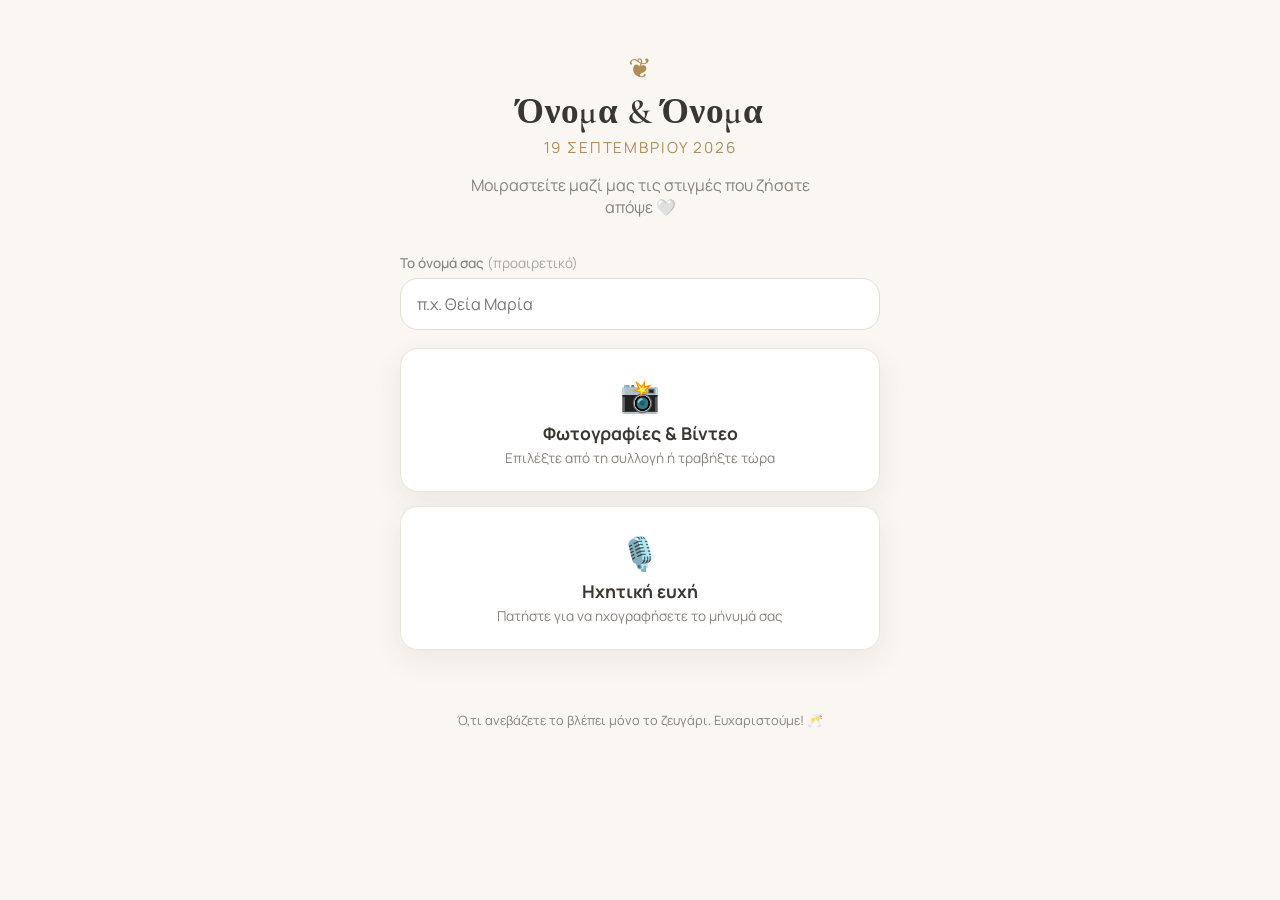
==== index.html @ 6ac1e6ca "Wedding memories: guest photo/video/audio uploader + QR generator" ====
<!DOCTYPE html>
<html lang="el">
<head>
  <meta charset="UTF-8" />
  <meta name="viewport" content="width=device-width, initial-scale=1.0, viewport-fit=cover" />
  <meta name="theme-color" content="#faf7f2" />
  <title>Οι αναμνήσεις μας</title>
  <meta name="description" content="Μοιραστείτε φωτογραφίες, βίντεο και ηχητικές ευχές από τον γάμο μας!" />
  <link rel="preconnect" href="https://fonts.googleapis.com" />
  <link rel="preconnect" href="https://fonts.gstatic.com" crossorigin />
  <link href="https://fonts.googleapis.com/css2?family=Cormorant+Garamond:ital,wght@0,400;0,600;1,400&family=Manrope:wght@400;500;700&display=swap" rel="stylesheet" />
  <link rel="stylesheet" href="style.css" />
</head>
<body>
  <main class="card">
    <header class="hero">
      <div class="ornament">❦</div>
      <h1 id="couple-names">Όνομα &amp; Όνομα</h1>
      <p class="date" id="wedding-date"></p>
      <p class="tagline">Μοιραστείτε μαζί μας τις στιγμές που ζήσατε απόψε 🤍</p>
    </header>

    <section class="guest-info">
      <label for="guest-name">Το όνομά σας <span class="optional">(προαιρετικό)</span></label>
      <input type="text" id="guest-name" placeholder="π.χ. Θεία Μαρία" autocomplete="name" maxlength="60" />
    </section>

    <section class="actions">
      <label class="action-btn" for="file-input">
        <span class="icon">📸</span>
        <span class="label">Φωτογραφίες &amp; Βίντεο</span>
        <span class="hint">Επιλέξτε από τη συλλογή ή τραβήξτε τώρα</span>
      </label>
      <input type="file" id="file-input" accept="image/*,video/*" multiple hidden />

      <button class="action-btn" id="record-btn" type="button">
        <span class="icon">🎙️</span>
        <span class="label" id="record-label">Ηχητική ευχή</span>
        <span class="hint" id="record-hint">Πατήστε για να ηχογραφήσετε το μήνυμά σας</span>
      </button>
    </section>

    <section class="recorder" id="recorder" hidden>
      <div class="rec-indicator"><span class="rec-dot"></span> <span id="rec-timer">0:00</span></div>
      <div class="rec-controls">
        <button id="rec-stop" type="button" class="pill pill-primary">■ Ολοκλήρωση</button>
        <button id="rec-cancel" type="button" class="pill">Ακύρωση</button>
      </div>
    </section>

    <section class="preview" id="preview" hidden>
      <audio id="preview-audio" controls></audio>
      <div class="rec-controls">
        <button id="preview-send" type="button" class="pill pill-primary">Αποστολή ευχής 💌</button>
        <button id="preview-discard" type="button" class="pill">Διαγραφή</button>
      </div>
    </section>

    <section class="uploads" id="uploads"></section>

    <footer>
      <p>Ό,τι ανεβάζετε το βλέπει μόνο το ζευγάρι. Ευχαριστούμε! 🥂</p>
    </footer>
  </main>

  <div class="toast" id="toast" hidden></div>

  <script src="config.js"></script>
  <script src="app.js"></script>
</body>
</html>
---- style.css ----
:root {
  --bg: #faf7f2;
  --card: #ffffff;
  --ink: #3d3630;
  --muted: #8a8178;
  --accent: #b08d57;
  --accent-soft: #f3ead9;
  --danger: #c0564f;
  --ok: #5d8a66;
  --radius: 18px;
  --shadow: 0 10px 30px rgba(61, 54, 48, 0.08);
}

* { box-sizing: border-box; }

body {
  margin: 0;
  font-family: "Manrope", system-ui, sans-serif;
  background: var(--bg);
  color: var(--ink);
  min-height: 100vh;
  display: flex;
  justify-content: center;
  padding: 24px 16px calc(24px + env(safe-area-inset-bottom));
}

.card {
  width: 100%;
  max-width: 480px;
}

.hero {
  text-align: center;
  padding: 24px 8px 8px;
}

.ornament {
  color: var(--accent);
  font-size: 28px;
  margin-bottom: 4px;
}

h1 {
  font-family: "Cormorant Garamond", serif;
  font-weight: 600;
  font-size: 2.2rem;
  margin: 0 0 4px;
  letter-spacing: 0.02em;
}

.date {
  color: var(--accent);
  font-size: 0.95rem;
  letter-spacing: 0.12em;
  text-transform: uppercase;
  margin: 0 0 16px;
}

.tagline {
  color: var(--muted);
  font-size: 1rem;
  margin: 0 auto 8px;
  max-width: 34ch;
}

.guest-info {
  margin: 20px 0 12px;
}

.guest-info label {
  display: block;
  font-size: 0.85rem;
  font-weight: 500;
  margin-bottom: 6px;
  color: var(--muted);
}

.guest-info .optional { font-weight: 400; opacity: 0.7; }

.guest-info input {
  width: 100%;
  padding: 14px 16px;
  font: inherit;
  border: 1px solid #e5ddd1;
  border-radius: var(--radius);
  background: var(--card);
  outline: none;
}

.guest-info input:focus { border-color: var(--accent); }

.actions {
  display: grid;
  gap: 14px;
  margin: 18px 0;
}

.action-btn {
  display: flex;
  flex-direction: column;
  align-items: center;
  gap: 4px;
  padding: 24px 16px;
  background: var(--card);
  border: 1px solid #eee5d8;
  border-radius: var(--radius);
  box-shadow: var(--shadow);
  cursor: pointer;
  font: inherit;
  color: inherit;
  text-align: center;
  transition: transform 0.12s ease, box-shadow 0.12s ease;
  -webkit-tap-highlight-color: transparent;
}

.action-btn:active { transform: scale(0.98); }

.action-btn .icon { font-size: 2rem; }
.action-btn .label { font-weight: 700; font-size: 1.1rem; }
.action-btn .hint { color: var(--muted); font-size: 0.85rem; }

.recorder, .preview {
  background: var(--card);
  border: 1px solid #eee5d8;
  border-radius: var(--radius);
  box-shadow: var(--shadow);
  padding: 20px;
  margin: 14px 0;
  text-align: center;
}

.rec-indicator {
  font-variant-numeric: tabular-nums;
  font-size: 1.4rem;
  font-weight: 700;
  display: flex;
  align-items: center;
  justify-content: center;
  gap: 10px;
  margin-bottom: 16px;
}

.rec-dot {
  width: 12px;
  height: 12px;
  border-radius: 50%;
  background: var(--danger);
  animation: blink 1.1s infinite;
}

@keyframes blink { 50% { opacity: 0.2; } }

.rec-controls {
  display: flex;
  gap: 10px;
  justify-content: center;
  flex-wrap: wrap;
}

.pill {
  font: inherit;
  font-weight: 600;
  padding: 12px 22px;
  border-radius: 999px;
  border: 1px solid #e5ddd1;
  background: var(--bg);
  color: var(--ink);
  cursor: pointer;
  -webkit-tap-highlight-color: transparent;
}

.pill-primary {
  background: var(--accent);
  border-color: var(--accent);
  color: #fff;
}

.preview audio {
  width: 100%;
  margin-bottom: 14px;
}

.uploads { display: grid; gap: 10px; margin: 14px 0; }

.upload-item {
  background: var(--card);
  border: 1px solid #eee5d8;
  border-radius: 14px;
  padding: 12px 16px;
  font-size: 0.9rem;
}

.upload-item .row {
  display: flex;
  justify-content: space-between;
  align-items: center;
  gap: 10px;
}

.upload-item .name {
  overflow: hidden;
  text-overflow: ellipsis;
  white-space: nowrap;
}

.upload-item .status { flex-shrink: 0; color: var(--muted); }
.upload-item.done .status { color: var(--ok); }
.upload-item.error .status { color: var(--danger); }

.progress {
  height: 5px;
  border-radius: 3px;
  background: var(--accent-soft);
  margin-top: 8px;
  overflow: hidden;
}

.progress > div {
  height: 100%;
  width: 0%;
  background: var(--accent);
  border-radius: 3px;
  transition: width 0.2s ease;
}

footer {
  text-align: center;
  color: var(--muted);
  font-size: 0.8rem;
  padding: 16px 0 8px;
}

.toast {
  position: fixed;
  bottom: calc(24px + env(safe-area-inset-bottom));
  left: 50%;
  transform: translateX(-50%);
  background: var(--ink);
  color: #fff;
  padding: 12px 20px;
  border-radius: 999px;
  font-size: 0.9rem;
  box-shadow: var(--shadow);
  max-width: 90vw;
  text-align: center;
  z-index: 10;
}
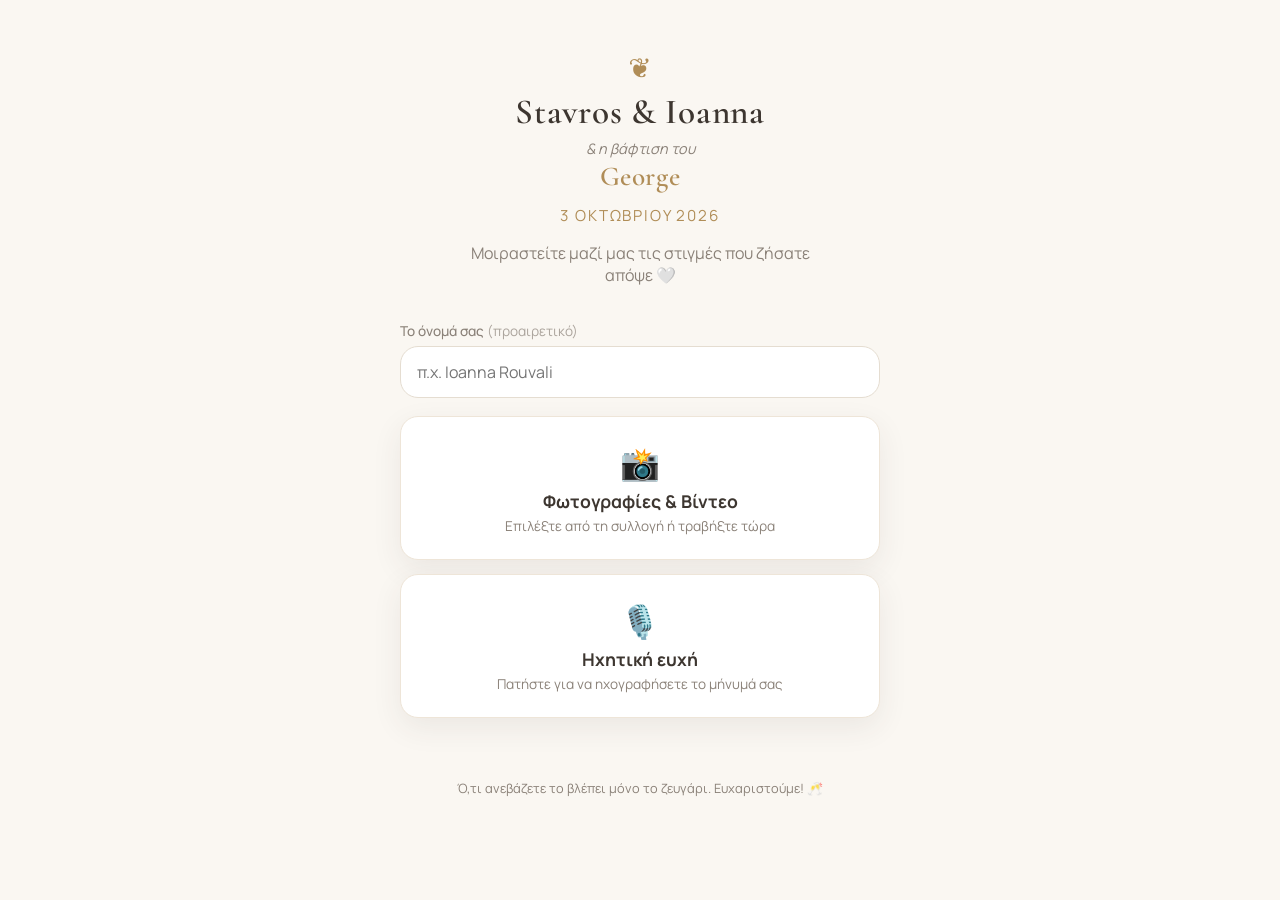
==== commit 7d504505: "Add baptism child name to hero, update guest name example" ====
--- a/index.html
+++ b/index.html
@@ -16,13 +16,17 @@
     <header class="hero">
       <div class="ornament">❦</div>
       <h1 id="couple-names">Όνομα &amp; Όνομα</h1>
+      <div class="christening" id="christening" hidden>
+        <span class="christening-eyebrow">&amp; η βάφτιση του</span>
+        <span class="child-name" id="child-name"></span>
+      </div>
       <p class="date" id="wedding-date"></p>
       <p class="tagline">Μοιραστείτε μαζί μας τις στιγμές που ζήσατε απόψε 🤍</p>
     </header>
 
     <section class="guest-info">
       <label for="guest-name">Το όνομά σας <span class="optional">(προαιρετικό)</span></label>
-      <input type="text" id="guest-name" placeholder="π.χ. Θεία Μαρία" autocomplete="name" maxlength="60" />
+      <input type="text" id="guest-name" placeholder="π.χ. Ioanna Rouvali" autocomplete="name" maxlength="60" />
     </section>
 
     <section class="actions">
--- a/style.css
+++ b/style.css
@@ -48,12 +48,34 @@
   letter-spacing: 0.02em;
 }
 
+.christening {
+  display: flex;
+  flex-direction: column;
+  align-items: center;
+  gap: 2px;
+  margin: 6px 0 2px;
+}
+
+.christening-eyebrow {
+  color: var(--muted);
+  font-size: 0.9rem;
+  font-style: italic;
+}
+
+.child-name {
+  font-family: "Cormorant Garamond", serif;
+  font-weight: 600;
+  font-size: 1.7rem;
+  color: var(--accent);
+  letter-spacing: 0.02em;
+}
+
 .date {
   color: var(--accent);
   font-size: 0.95rem;
   letter-spacing: 0.12em;
   text-transform: uppercase;
-  margin: 0 0 16px;
+  margin: 12px 0 16px;
 }
 
 .tagline {
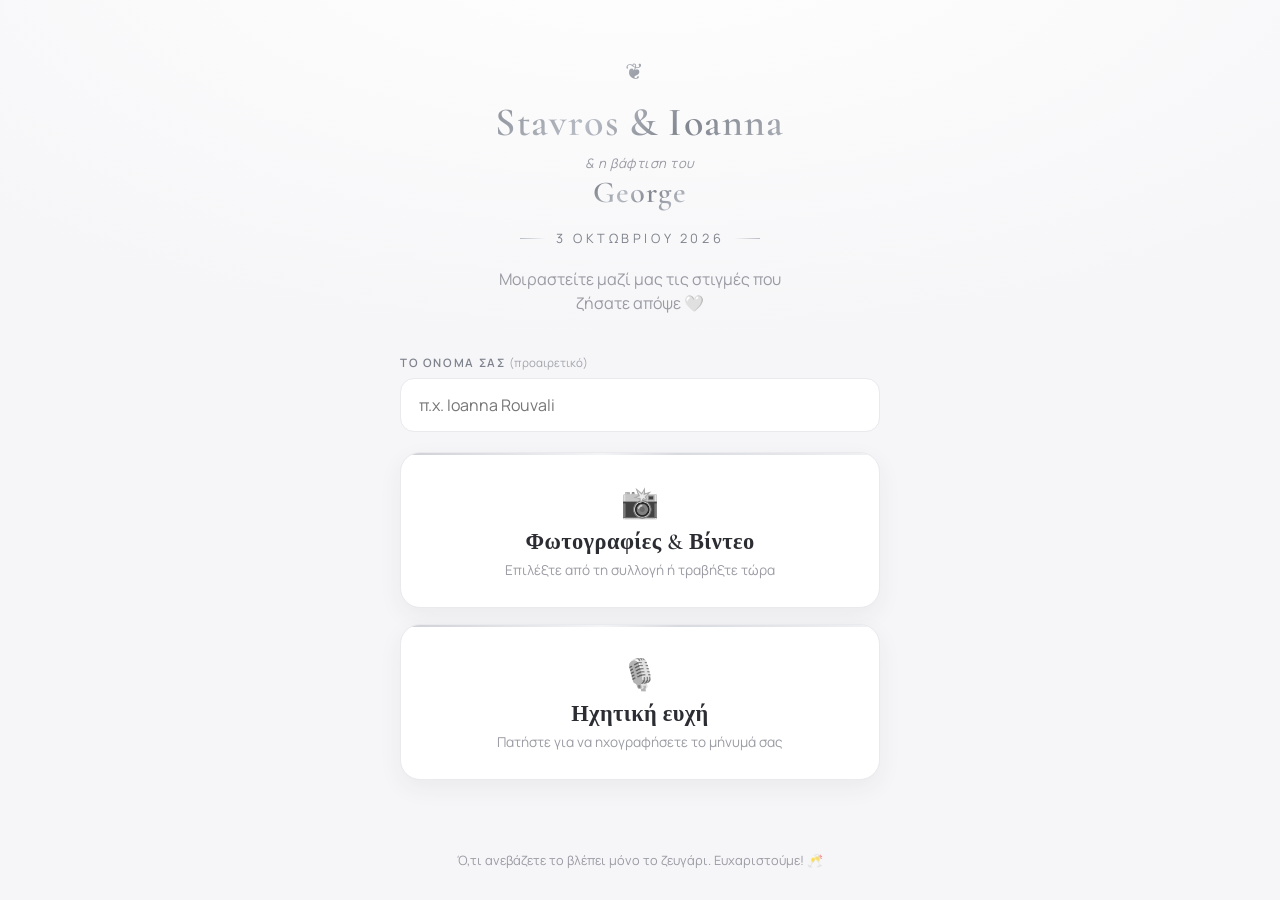
==== commit 3ef77bc7: "Redesign UI to white and silver luxury theme" ====
--- a/index.html
+++ b/index.html
@@ -3,7 +3,7 @@
 <head>
   <meta charset="UTF-8" />
   <meta name="viewport" content="width=device-width, initial-scale=1.0, viewport-fit=cover" />
-  <meta name="theme-color" content="#faf7f2" />
+  <meta name="theme-color" content="#f6f6f8" />
   <title>Οι αναμνήσεις μας</title>
   <meta name="description" content="Μοιραστείτε φωτογραφίες, βίντεο και ηχητικές ευχές από τον γάμο μας!" />
   <link rel="preconnect" href="https://fonts.googleapis.com" />
--- a/style.css
+++ b/style.css
@@ -1,14 +1,19 @@
 :root {
-  --bg: #faf7f2;
+  --bg: #f6f6f8;
   --card: #ffffff;
-  --ink: #3d3630;
-  --muted: #8a8178;
-  --accent: #b08d57;
-  --accent-soft: #f3ead9;
-  --danger: #c0564f;
-  --ok: #5d8a66;
-  --radius: 18px;
-  --shadow: 0 10px 30px rgba(61, 54, 48, 0.08);
+  --ink: #2c2d33;
+  --muted: #9a9ba3;
+  --silver: #b9bcc4;
+  --silver-deep: #7e828c;
+  --line: #e9e9ee;
+  --danger: #b06b66;
+  --ok: #7d8a80;
+  --radius: 20px;
+  --shadow: 0 18px 50px rgba(44, 45, 51, 0.08);
+  --shadow-soft: 0 8px 24px rgba(44, 45, 51, 0.06);
+  /* Μεταλλική ασημί ανταύγεια για τίτλους & κουμπιά */
+  --metal-text: linear-gradient(135deg, #6f737c 0%, #b7bbc3 40%, #82868f 60%, #c9cdd4 100%);
+  --metal-fill: linear-gradient(135deg, #c7cad1 0%, #f2f3f5 42%, #d3d6dc 58%, #eef0f2 100%);
 }
 
 * { box-sizing: border-box; }
@@ -16,12 +21,14 @@
 body {
   margin: 0;
   font-family: "Manrope", system-ui, sans-serif;
-  background: var(--bg);
+  background:
+    radial-gradient(120% 80% at 50% -10%, #ffffff 0%, var(--bg) 60%) fixed;
   color: var(--ink);
   min-height: 100vh;
   display: flex;
   justify-content: center;
-  padding: 24px 16px calc(24px + env(safe-area-inset-bottom));
+  padding: 28px 16px calc(28px + env(safe-area-inset-bottom));
+  -webkit-font-smoothing: antialiased;
 }
 
 .card {
@@ -31,21 +38,30 @@
 
 .hero {
   text-align: center;
-  padding: 24px 8px 8px;
+  padding: 28px 8px 8px;
 }
 
 .ornament {
-  color: var(--accent);
-  font-size: 28px;
-  margin-bottom: 4px;
+  font-size: 22px;
+  letter-spacing: 0.5em;
+  margin-bottom: 14px;
+  background: var(--metal-text);
+  -webkit-background-clip: text;
+  background-clip: text;
+  color: transparent;
 }
 
 h1 {
   font-family: "Cormorant Garamond", serif;
   font-weight: 600;
-  font-size: 2.2rem;
+  font-size: 2.5rem;
+  line-height: 1.1;
   margin: 0 0 4px;
-  letter-spacing: 0.02em;
+  letter-spacing: 0.03em;
+  background: var(--metal-text);
+  -webkit-background-clip: text;
+  background-clip: text;
+  color: transparent;
 }
 
 .christening {
@@ -53,128 +69,180 @@
   flex-direction: column;
   align-items: center;
   gap: 2px;
-  margin: 6px 0 2px;
+  margin: 10px 0 2px;
 }
 
 .christening-eyebrow {
   color: var(--muted);
-  font-size: 0.9rem;
+  font-size: 0.82rem;
   font-style: italic;
+  letter-spacing: 0.04em;
 }
 
 .child-name {
   font-family: "Cormorant Garamond", serif;
   font-weight: 600;
-  font-size: 1.7rem;
-  color: var(--accent);
-  letter-spacing: 0.02em;
+  font-size: 1.9rem;
+  letter-spacing: 0.03em;
+  background: var(--metal-text);
+  -webkit-background-clip: text;
+  background-clip: text;
+  color: transparent;
 }
 
 .date {
-  color: var(--accent);
-  font-size: 0.95rem;
-  letter-spacing: 0.12em;
+  color: var(--silver-deep);
+  font-size: 0.8rem;
+  letter-spacing: 0.28em;
   text-transform: uppercase;
-  margin: 12px 0 16px;
-}
+  margin: 16px 0;
+  position: relative;
+  display: inline-block;
+  padding: 0 18px;
+}
+
+.date::before,
+.date::after {
+  content: "";
+  position: absolute;
+  top: 50%;
+  width: 26px;
+  height: 1px;
+  background: linear-gradient(90deg, transparent, var(--silver));
+}
+.date::before { left: -18px; transform: scaleX(-1); }
+.date::after { right: -18px; }
 
 .tagline {
   color: var(--muted);
   font-size: 1rem;
-  margin: 0 auto 8px;
-  max-width: 34ch;
+  line-height: 1.5;
+  margin: 4px auto 8px;
+  max-width: 32ch;
 }
 
 .guest-info {
-  margin: 20px 0 12px;
+  margin: 24px 0 14px;
 }
 
 .guest-info label {
   display: block;
-  font-size: 0.85rem;
-  font-weight: 500;
-  margin-bottom: 6px;
-  color: var(--muted);
-}
-
-.guest-info .optional { font-weight: 400; opacity: 0.7; }
+  font-size: 0.72rem;
+  font-weight: 600;
+  text-transform: uppercase;
+  letter-spacing: 0.14em;
+  margin-bottom: 8px;
+  color: var(--silver-deep);
+}
+
+.guest-info .optional { font-weight: 400; text-transform: none; letter-spacing: 0; opacity: 0.7; }
 
 .guest-info input {
   width: 100%;
-  padding: 14px 16px;
+  padding: 15px 18px;
   font: inherit;
-  border: 1px solid #e5ddd1;
-  border-radius: var(--radius);
+  border: 1px solid var(--line);
+  border-radius: 14px;
   background: var(--card);
   outline: none;
-}
-
-.guest-info input:focus { border-color: var(--accent); }
+  transition: border-color 0.15s ease, box-shadow 0.15s ease;
+}
+
+.guest-info input:focus {
+  border-color: var(--silver);
+  box-shadow: 0 0 0 4px rgba(185, 188, 196, 0.16);
+}
 
 .actions {
   display: grid;
-  gap: 14px;
-  margin: 18px 0;
+  gap: 16px;
+  margin: 20px 0;
 }
 
 .action-btn {
   display: flex;
   flex-direction: column;
   align-items: center;
-  gap: 4px;
-  padding: 24px 16px;
-  background: var(--card);
-  border: 1px solid #eee5d8;
+  gap: 6px;
+  padding: 28px 16px;
+  background: var(--card);
+  border: 1px solid var(--line);
   border-radius: var(--radius);
-  box-shadow: var(--shadow);
+  box-shadow: var(--shadow-soft);
   cursor: pointer;
   font: inherit;
   color: inherit;
   text-align: center;
-  transition: transform 0.12s ease, box-shadow 0.12s ease;
+  position: relative;
+  overflow: hidden;
+  transition: transform 0.14s ease, box-shadow 0.14s ease, border-color 0.14s ease;
   -webkit-tap-highlight-color: transparent;
 }
 
-.action-btn:active { transform: scale(0.98); }
-
-.action-btn .icon { font-size: 2rem; }
-.action-btn .label { font-weight: 700; font-size: 1.1rem; }
+.action-btn::before {
+  content: "";
+  position: absolute;
+  inset: 0 0 auto 0;
+  height: 2px;
+  background: var(--metal-fill);
+  opacity: 0.9;
+}
+
+.action-btn:hover { box-shadow: var(--shadow); border-color: #dfdfe6; }
+.action-btn:active { transform: scale(0.985); }
+
+.action-btn .icon {
+  font-size: 1.9rem;
+  filter: grayscale(1) opacity(0.85);
+}
+.action-btn .label {
+  font-family: "Cormorant Garamond", serif;
+  font-weight: 600;
+  font-size: 1.4rem;
+  letter-spacing: 0.02em;
+}
 .action-btn .hint { color: var(--muted); font-size: 0.85rem; }
 
 .recorder, .preview {
   background: var(--card);
-  border: 1px solid #eee5d8;
+  border: 1px solid var(--line);
   border-radius: var(--radius);
-  box-shadow: var(--shadow);
-  padding: 20px;
-  margin: 14px 0;
+  box-shadow: var(--shadow-soft);
+  padding: 24px;
+  margin: 16px 0;
   text-align: center;
 }
 
 .rec-indicator {
   font-variant-numeric: tabular-nums;
-  font-size: 1.4rem;
+  font-size: 1.5rem;
   font-weight: 700;
   display: flex;
   align-items: center;
   justify-content: center;
   gap: 10px;
-  margin-bottom: 16px;
+  margin-bottom: 18px;
+  letter-spacing: 0.04em;
 }
 
 .rec-dot {
-  width: 12px;
-  height: 12px;
+  width: 11px;
+  height: 11px;
   border-radius: 50%;
   background: var(--danger);
-  animation: blink 1.1s infinite;
-}
-
-@keyframes blink { 50% { opacity: 0.2; } }
+  box-shadow: 0 0 0 0 rgba(176, 107, 102, 0.4);
+  animation: pulse 1.4s infinite;
+}
+
+@keyframes pulse {
+  0% { box-shadow: 0 0 0 0 rgba(176, 107, 102, 0.35); }
+  70% { box-shadow: 0 0 0 9px rgba(176, 107, 102, 0); }
+  100% { box-shadow: 0 0 0 0 rgba(176, 107, 102, 0); }
+}
 
 .rec-controls {
   display: flex;
-  gap: 10px;
+  gap: 12px;
   justify-content: center;
   flex-wrap: wrap;
 }
@@ -182,34 +250,40 @@
 .pill {
   font: inherit;
   font-weight: 600;
-  padding: 12px 22px;
+  font-size: 0.95rem;
+  padding: 13px 26px;
   border-radius: 999px;
-  border: 1px solid #e5ddd1;
-  background: var(--bg);
+  border: 1px solid var(--line);
+  background: var(--card);
   color: var(--ink);
   cursor: pointer;
+  transition: transform 0.12s ease, box-shadow 0.12s ease;
   -webkit-tap-highlight-color: transparent;
 }
 
+.pill:active { transform: scale(0.97); }
+
 .pill-primary {
-  background: var(--accent);
-  border-color: var(--accent);
-  color: #fff;
+  background: var(--metal-fill);
+  border: 1px solid #cfd2d8;
+  color: #2c2d33;
+  box-shadow: var(--shadow-soft);
 }
 
 .preview audio {
   width: 100%;
-  margin-bottom: 14px;
-}
-
-.uploads { display: grid; gap: 10px; margin: 14px 0; }
+  margin-bottom: 16px;
+}
+
+.uploads { display: grid; gap: 12px; margin: 16px 0; }
 
 .upload-item {
   background: var(--card);
-  border: 1px solid #eee5d8;
-  border-radius: 14px;
-  padding: 12px 16px;
+  border: 1px solid var(--line);
+  border-radius: 16px;
+  padding: 14px 18px;
   font-size: 0.9rem;
+  box-shadow: var(--shadow-soft);
 }
 
 .upload-item .row {
@@ -223,24 +297,25 @@
   overflow: hidden;
   text-overflow: ellipsis;
   white-space: nowrap;
-}
-
-.upload-item .status { flex-shrink: 0; color: var(--muted); }
+  font-weight: 500;
+}
+
+.upload-item .status { flex-shrink: 0; color: var(--muted); font-size: 0.85rem; }
 .upload-item.done .status { color: var(--ok); }
 .upload-item.error .status { color: var(--danger); }
 
 .progress {
-  height: 5px;
+  height: 4px;
   border-radius: 3px;
-  background: var(--accent-soft);
-  margin-top: 8px;
+  background: var(--line);
+  margin-top: 10px;
   overflow: hidden;
 }
 
 .progress > div {
   height: 100%;
   width: 0%;
-  background: var(--accent);
+  background: var(--metal-fill);
   border-radius: 3px;
   transition: width 0.2s ease;
 }
@@ -249,17 +324,18 @@
   text-align: center;
   color: var(--muted);
   font-size: 0.8rem;
-  padding: 16px 0 8px;
+  padding: 22px 0 8px;
+  line-height: 1.5;
 }
 
 .toast {
   position: fixed;
-  bottom: calc(24px + env(safe-area-inset-bottom));
+  bottom: calc(28px + env(safe-area-inset-bottom));
   left: 50%;
   transform: translateX(-50%);
   background: var(--ink);
   color: #fff;
-  padding: 12px 20px;
+  padding: 13px 22px;
   border-radius: 999px;
   font-size: 0.9rem;
   box-shadow: var(--shadow);
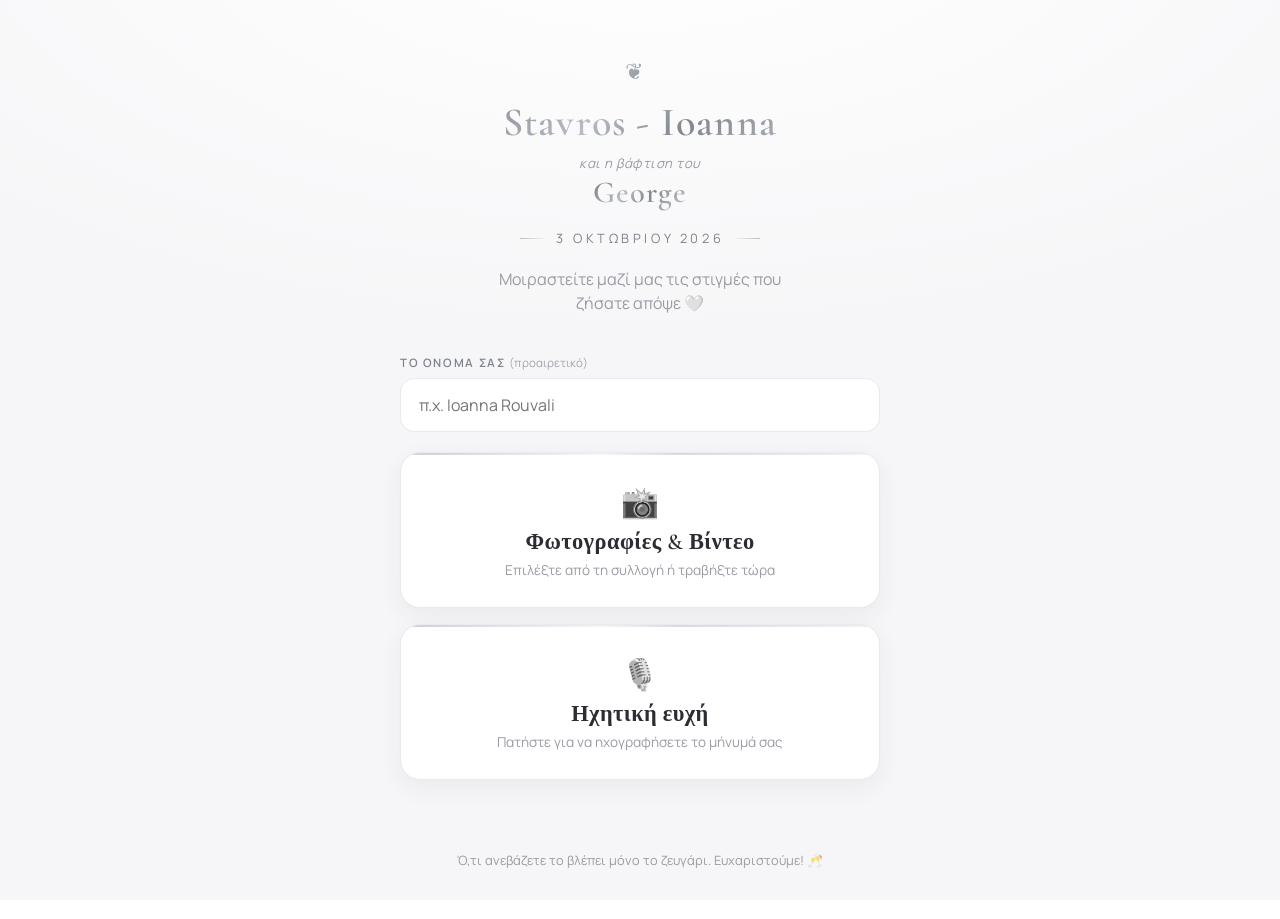
==== commit 71a7c534: "Use dash between names and spell out the baptism conjunction Claude-Session: https://claude.ai/code/" ====
--- a/index.html
+++ b/index.html
@@ -15,9 +15,9 @@
   <main class="card">
     <header class="hero">
       <div class="ornament">❦</div>
-      <h1 id="couple-names">Όνομα &amp; Όνομα</h1>
+      <h1 id="couple-names">Όνομα - Όνομα</h1>
       <div class="christening" id="christening" hidden>
-        <span class="christening-eyebrow">&amp; η βάφτιση του</span>
+        <span class="christening-eyebrow">και η βάφτιση του</span>
         <span class="child-name" id="child-name"></span>
       </div>
       <p class="date" id="wedding-date"></p>
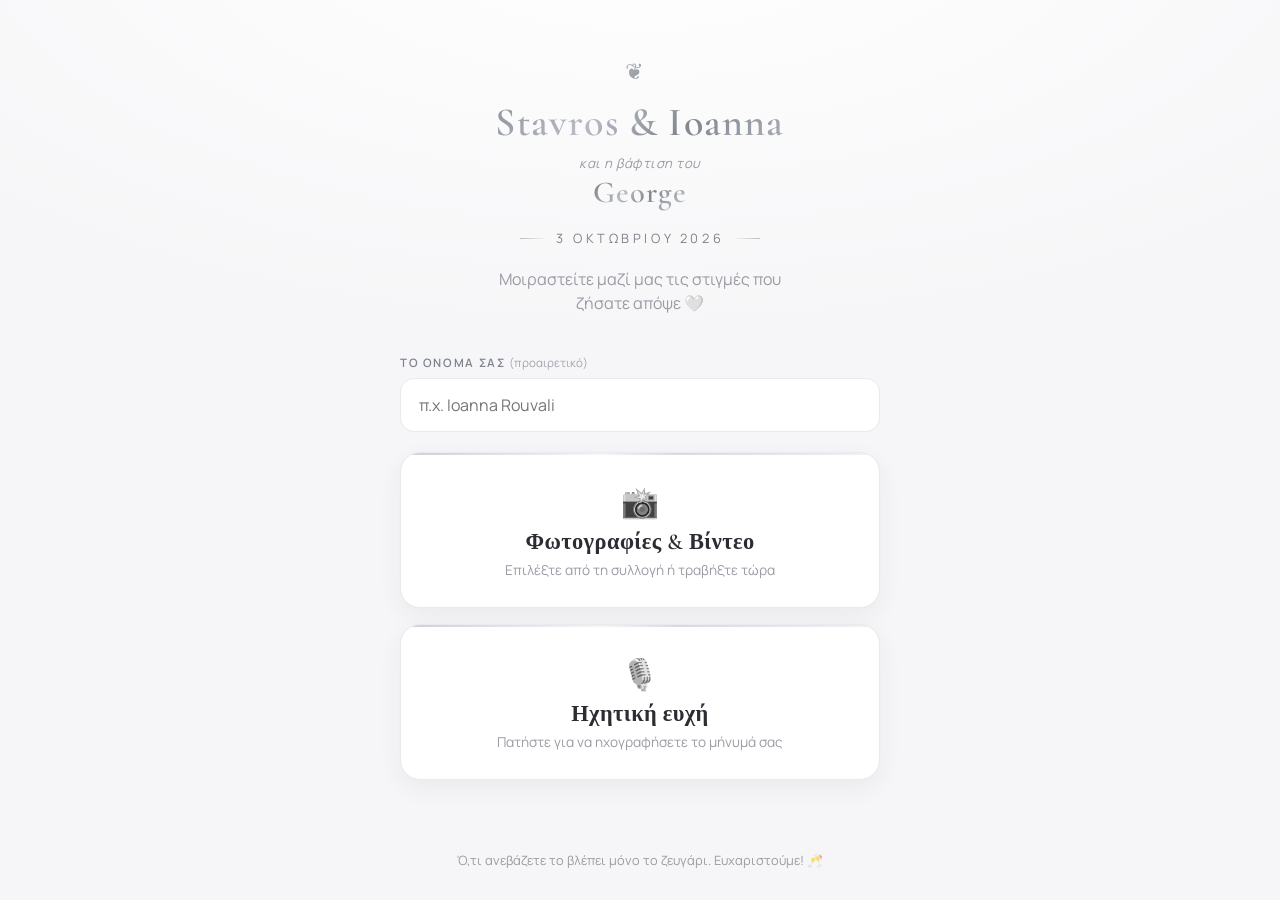
==== commit 1ab05cb0: "Restore the ampersand in the couple name and hero placeholder Claude-Session: https://claude.ai/code" ====
--- a/index.html
+++ b/index.html
@@ -15,7 +15,7 @@
   <main class="card">
     <header class="hero">
       <div class="ornament">❦</div>
-      <h1 id="couple-names">Όνομα - Όνομα</h1>
+      <h1 id="couple-names">Όνομα &amp; Όνομα</h1>
       <div class="christening" id="christening" hidden>
         <span class="christening-eyebrow">και η βάφτιση του</span>
         <span class="child-name" id="child-name"></span>
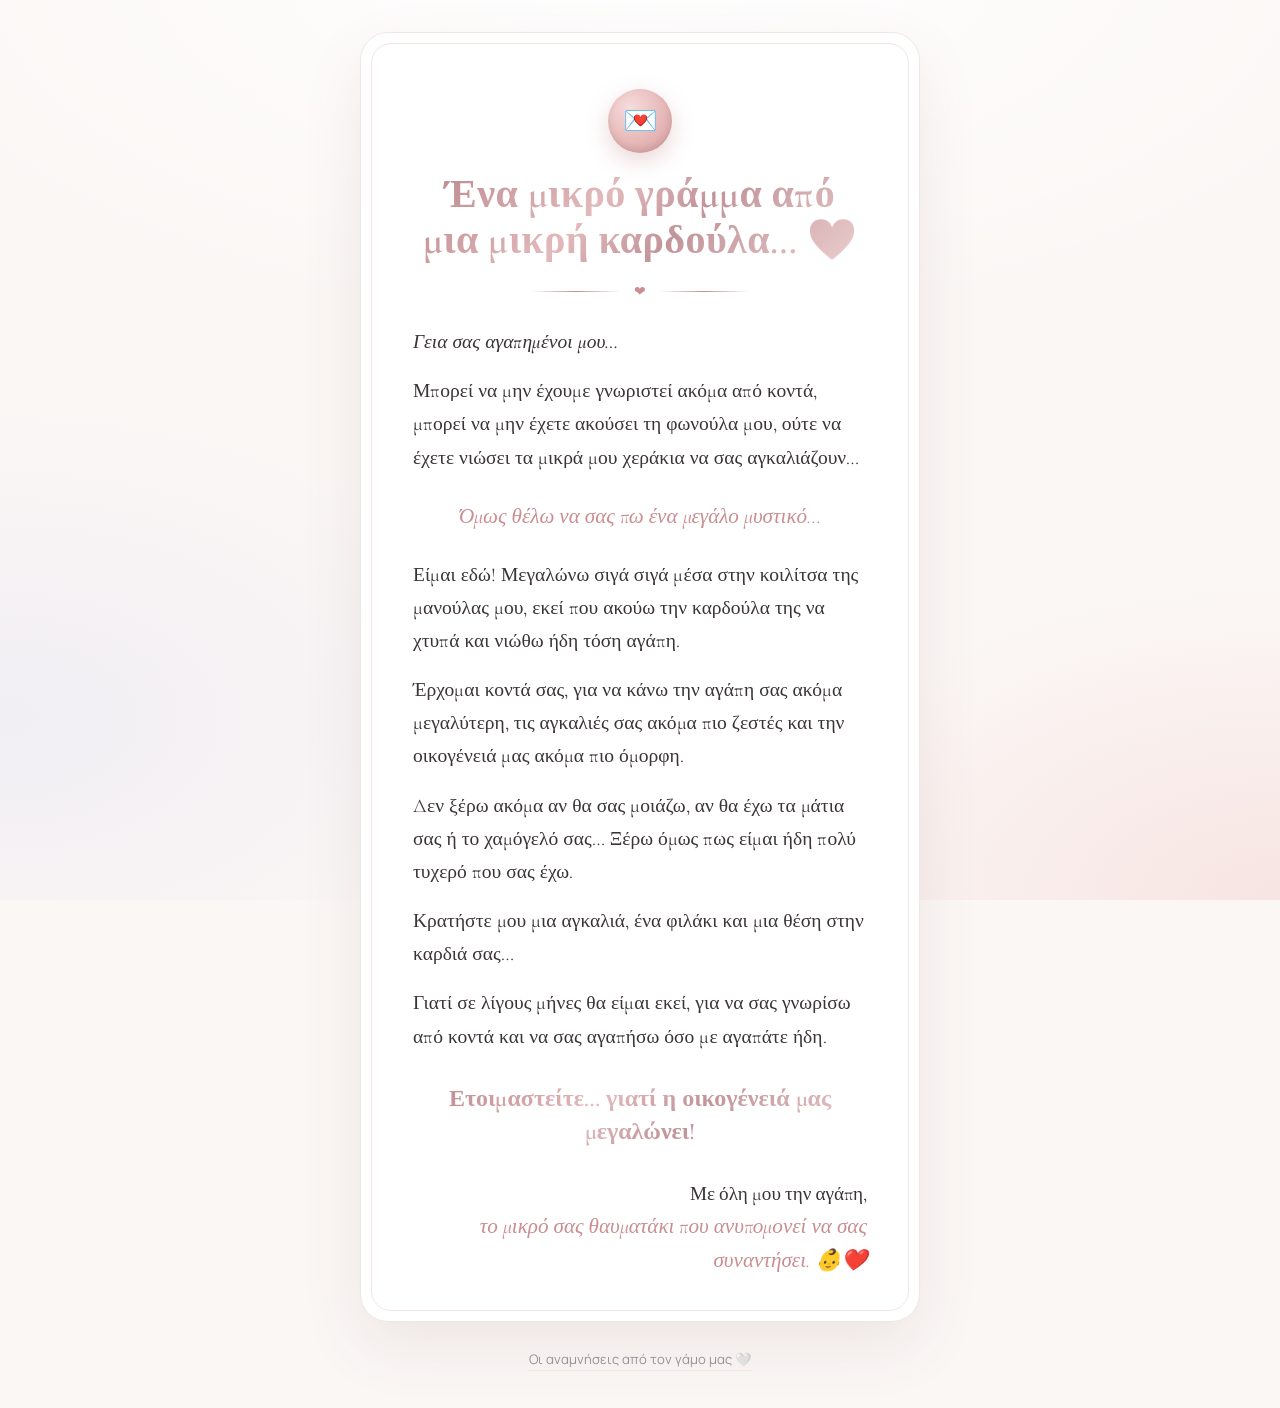
==== commit 1def75c7: "Add the second pregnancy announcement as the home page Move the guest uploader to memories.html and " ====
--- a/index.html
+++ b/index.html
@@ -3,73 +3,293 @@
 <head>
   <meta charset="UTF-8" />
   <meta name="viewport" content="width=device-width, initial-scale=1.0, viewport-fit=cover" />
-  <meta name="theme-color" content="#f6f6f8" />
-  <title>Οι αναμνήσεις μας</title>
-  <meta name="description" content="Μοιραστείτε φωτογραφίες, βίντεο και ηχητικές ευχές από τον γάμο μας!" />
+  <meta name="theme-color" content="#fbf7f5" />
+  <title>Ένα μικρό γράμμα από μια μικρή καρδούλα ❤️</title>
+  <meta name="description" content="Ετοιμαστείτε… γιατί η οικογένειά μας μεγαλώνει!" />
+  <meta property="og:title" content="Ένα μικρό γράμμα από μια μικρή καρδούλα ❤️" />
+  <meta property="og:description" content="Ετοιμαστείτε… γιατί η οικογένειά μας μεγαλώνει!" />
+  <meta property="og:type" content="website" />
   <link rel="preconnect" href="https://fonts.googleapis.com" />
   <link rel="preconnect" href="https://fonts.gstatic.com" crossorigin />
-  <link href="https://fonts.googleapis.com/css2?family=Cormorant+Garamond:ital,wght@0,400;0,600;1,400&family=Manrope:wght@400;500;700&display=swap" rel="stylesheet" />
-  <link rel="stylesheet" href="style.css" />
+  <link href="https://fonts.googleapis.com/css2?family=Cormorant+Garamond:ital,wght@0,400;0,500;0,600;1,400;1,500&family=Manrope:wght@400;500&display=swap" rel="stylesheet" />
+  <style>
+    :root {
+      --bg: #fbf7f5;
+      --paper: #ffffff;
+      --ink: #3a3438;
+      --muted: #9b9097;
+      --blush: #e7b8b8;
+      --blush-deep: #c98d92;
+      --silver: #b9bcc4;
+      --line: #f0e6e4;
+      --shadow: 0 24px 60px rgba(120, 80, 90, 0.10);
+      --metal-text: linear-gradient(135deg, #b9858b 0%, #e2b9bb 40%, #c1949a 60%, #edd0cf 100%);
+    }
+
+    * { box-sizing: border-box; }
+
+    html, body { margin: 0; }
+
+    body {
+      font-family: "Cormorant Garamond", Georgia, serif;
+      color: var(--ink);
+      background:
+        radial-gradient(90% 60% at 50% -5%, #ffffff 0%, rgba(255, 255, 255, 0) 70%),
+        radial-gradient(60% 50% at 100% 100%, #f7e4e2 0%, rgba(247, 228, 226, 0) 70%),
+        radial-gradient(60% 50% at 0% 80%, #f1eef4 0%, rgba(241, 238, 244, 0) 70%),
+        var(--bg);
+      background-attachment: fixed;
+      min-height: 100vh;
+      padding: 32px 16px calc(40px + env(safe-area-inset-bottom));
+      -webkit-font-smoothing: antialiased;
+      overflow-x: hidden;
+    }
+
+    .hearts {
+      position: fixed;
+      inset: 0;
+      pointer-events: none;
+      z-index: 0;
+      overflow: hidden;
+    }
+
+    .hearts span {
+      position: absolute;
+      bottom: -40px;
+      color: var(--blush);
+      opacity: 0;
+      animation: float linear infinite;
+    }
+
+    @keyframes float {
+      0%   { transform: translateY(0) translateX(0) scale(0.8); opacity: 0; }
+      10%  { opacity: 0.55; }
+      90%  { opacity: 0.35; }
+      100% { transform: translateY(-110vh) translateX(var(--drift, 20px)) scale(1.1); opacity: 0; }
+    }
+
+    .letter {
+      position: relative;
+      z-index: 1;
+      max-width: 560px;
+      margin: 0 auto;
+      background: var(--paper);
+      border-radius: 28px;
+      box-shadow: var(--shadow);
+      padding: 44px 30px 36px;
+      border: 1px solid var(--line);
+    }
+
+    .letter::before {
+      content: "";
+      position: absolute;
+      inset: 10px;
+      border-radius: 20px;
+      border: 1px solid var(--line);
+      pointer-events: none;
+    }
+
+    .seal {
+      width: 64px;
+      height: 64px;
+      margin: 0 auto 18px;
+      border-radius: 50%;
+      display: grid;
+      place-items: center;
+      font-size: 28px;
+      background: radial-gradient(circle at 35% 30%, #f6dcdc 0%, #e7b8b8 55%, #cf979b 100%);
+      box-shadow: 0 8px 22px rgba(201, 141, 146, 0.35), inset 0 -3px 6px rgba(0, 0, 0, 0.08);
+      animation: beat 2.4s ease-in-out infinite;
+    }
+
+    @keyframes beat {
+      0%, 100% { transform: scale(1); }
+      14% { transform: scale(1.08); }
+      28% { transform: scale(1); }
+      42% { transform: scale(1.06); }
+    }
+
+    h1 {
+      font-weight: 600;
+      font-size: clamp(1.9rem, 6.5vw, 2.5rem);
+      line-height: 1.15;
+      text-align: center;
+      margin: 0 0 6px;
+      letter-spacing: 0.01em;
+      background: var(--metal-text);
+      -webkit-background-clip: text;
+      background-clip: text;
+      color: transparent;
+    }
+
+    .divider {
+      display: flex;
+      align-items: center;
+      gap: 12px;
+      margin: 20px auto 26px;
+      max-width: 220px;
+      color: var(--blush-deep);
+      font-size: 14px;
+    }
+
+    .divider::before,
+    .divider::after {
+      content: "";
+      flex: 1;
+      height: 1px;
+      background: linear-gradient(90deg, rgba(201, 141, 146, 0), var(--blush-deep), rgba(201, 141, 146, 0));
+    }
+
+    .greeting {
+      font-style: italic;
+      font-weight: 500;
+      font-size: 1.45rem;
+      margin: 0 0 18px;
+    }
+
+    .letter p {
+      font-size: 1.22rem;
+      line-height: 1.7;
+      margin: 0 0 16px;
+    }
+
+    .letter p.secret {
+      font-style: italic;
+      font-size: 1.32rem;
+      color: var(--blush-deep);
+      text-align: center;
+      margin: 24px 0;
+    }
+
+    .letter p.big {
+      text-align: center;
+      font-weight: 600;
+      font-size: 1.5rem;
+      line-height: 1.4;
+      margin: 28px 0;
+      background: var(--metal-text);
+      -webkit-background-clip: text;
+      background-clip: text;
+      color: transparent;
+    }
+
+    .signature {
+      text-align: right;
+      margin-top: 30px;
+      font-size: 1.2rem;
+      line-height: 1.6;
+    }
+
+    .signature em {
+      display: block;
+      font-size: 1.32rem;
+      color: var(--blush-deep);
+    }
+
+    .reveal {
+      opacity: 0;
+      transform: translateY(14px);
+      transition: opacity 0.9s ease, transform 0.9s ease;
+    }
+
+    .reveal.shown {
+      opacity: 1;
+      transform: none;
+    }
+
+    footer {
+      position: relative;
+      z-index: 1;
+      text-align: center;
+      margin-top: 28px;
+      font-family: "Manrope", system-ui, sans-serif;
+      font-size: 0.82rem;
+    }
+
+    footer a {
+      color: var(--muted);
+      text-decoration: none;
+      border-bottom: 1px solid var(--line);
+      padding-bottom: 2px;
+    }
+
+    footer a:hover { color: var(--blush-deep); border-color: var(--blush); }
+
+    @media (min-width: 600px) {
+      .letter { padding: 56px 52px 44px; }
+    }
+
+    @media (prefers-reduced-motion: reduce) {
+      .hearts { display: none; }
+      .seal { animation: none; }
+      .reveal { opacity: 1; transform: none; transition: none; }
+    }
+  </style>
 </head>
 <body>
-  <main class="card">
-    <header class="hero">
-      <div class="ornament">❦</div>
-      <h1 id="couple-names">Όνομα &amp; Όνομα</h1>
-      <div class="christening" id="christening" hidden>
-        <span class="christening-eyebrow">και η βάφτιση του</span>
-        <span class="child-name" id="child-name"></span>
-      </div>
-      <p class="date" id="wedding-date"></p>
-      <p class="tagline">Μοιραστείτε μαζί μας τις στιγμές που ζήσατε απόψε 🤍</p>
-    </header>
-
-    <section class="guest-info">
-      <label for="guest-name">Το όνομά σας <span class="optional">(προαιρετικό)</span></label>
-      <input type="text" id="guest-name" placeholder="π.χ. Ioanna Rouvali" autocomplete="name" maxlength="60" />
-    </section>
-
-    <section class="actions">
-      <label class="action-btn" for="file-input">
-        <span class="icon">📸</span>
-        <span class="label">Φωτογραφίες &amp; Βίντεο</span>
-        <span class="hint">Επιλέξτε από τη συλλογή ή τραβήξτε τώρα</span>
-      </label>
-      <input type="file" id="file-input" accept="image/*,video/*" multiple hidden />
-
-      <button class="action-btn" id="record-btn" type="button">
-        <span class="icon">🎙️</span>
-        <span class="label" id="record-label">Ηχητική ευχή</span>
-        <span class="hint" id="record-hint">Πατήστε για να ηχογραφήσετε το μήνυμά σας</span>
-      </button>
-    </section>
-
-    <section class="recorder" id="recorder" hidden>
-      <div class="rec-indicator"><span class="rec-dot"></span> <span id="rec-timer">0:00</span></div>
-      <div class="rec-controls">
-        <button id="rec-stop" type="button" class="pill pill-primary">■ Ολοκλήρωση</button>
-        <button id="rec-cancel" type="button" class="pill">Ακύρωση</button>
-      </div>
-    </section>
-
-    <section class="preview" id="preview" hidden>
-      <audio id="preview-audio" controls></audio>
-      <div class="rec-controls">
-        <button id="preview-send" type="button" class="pill pill-primary">Αποστολή ευχής 💌</button>
-        <button id="preview-discard" type="button" class="pill">Διαγραφή</button>
-      </div>
-    </section>
-
-    <section class="uploads" id="uploads"></section>
-
-    <footer>
-      <p>Ό,τι ανεβάζετε το βλέπει μόνο το ζευγάρι. Ευχαριστούμε! 🥂</p>
-    </footer>
+  <div class="hearts" aria-hidden="true" id="hearts"></div>
+
+  <main class="letter">
+    <div class="seal" aria-hidden="true">💌</div>
+    <h1>Ένα μικρό γράμμα από μια μικρή καρδούλα… ❤️</h1>
+    <div class="divider" aria-hidden="true">❤</div>
+
+    <p class="greeting reveal">Γεια σας αγαπημένοι μου…</p>
+
+    <p class="reveal">Μπορεί να μην έχουμε γνωριστεί ακόμα από κοντά, μπορεί να μην έχετε ακούσει τη φωνούλα μου, ούτε να έχετε νιώσει τα μικρά μου χεράκια να σας αγκαλιάζουν…</p>
+
+    <p class="secret reveal">Όμως θέλω να σας πω ένα μεγάλο μυστικό…</p>
+
+    <p class="reveal">Είμαι εδώ! Μεγαλώνω σιγά σιγά μέσα στην κοιλίτσα της μανούλας μου, εκεί που ακούω την καρδούλα της να χτυπά και νιώθω ήδη τόση αγάπη.</p>
+
+    <p class="reveal">Έρχομαι κοντά σας, για να κάνω την αγάπη σας ακόμα μεγαλύτερη, τις αγκαλιές σας ακόμα πιο ζεστές και την οικογένειά μας ακόμα πιο όμορφη.</p>
+
+    <p class="reveal">Δεν ξέρω ακόμα αν θα σας μοιάζω, αν θα έχω τα μάτια σας ή το χαμόγελό σας… Ξέρω όμως πως είμαι ήδη πολύ τυχερό που σας έχω.</p>
+
+    <p class="reveal">Κρατήστε μου μια αγκαλιά, ένα φιλάκι και μια θέση στην καρδιά σας…</p>
+
+    <p class="reveal">Γιατί σε λίγους μήνες θα είμαι εκεί, για να σας γνωρίσω από κοντά και να σας αγαπήσω όσο με αγαπάτε ήδη.</p>
+
+    <p class="big reveal">Ετοιμαστείτε… γιατί η οικογένειά μας μεγαλώνει!</p>
+
+    <div class="signature reveal">
+      Με όλη μου την αγάπη,
+      <em>το μικρό σας θαυματάκι που ανυπομονεί να σας συναντήσει. 👶❤️</em>
+    </div>
   </main>
 
-  <div class="toast" id="toast" hidden></div>
-
-  <script src="config.js"></script>
-  <script src="app.js"></script>
+  <footer>
+    <a href="memories.html">Οι αναμνήσεις από τον γάμο μας 🤍</a>
+  </footer>
+
+  <script>
+    (function () {
+      var items = document.querySelectorAll(".reveal");
+      if ("IntersectionObserver" in window) {
+        var io = new IntersectionObserver(function (entries) {
+          entries.forEach(function (e) {
+            if (e.isIntersecting) { e.target.classList.add("shown"); io.unobserve(e.target); }
+          });
+        }, { threshold: 0.15 });
+        items.forEach(function (el) { io.observe(el); });
+      } else {
+        items.forEach(function (el) { el.classList.add("shown"); });
+      }
+
+      if (window.matchMedia && window.matchMedia("(prefers-reduced-motion: reduce)").matches) return;
+      var box = document.getElementById("hearts");
+      var glyphs = ["❤", "♡", "❤"];
+      for (var i = 0; i < 14; i++) {
+        var s = document.createElement("span");
+        s.textContent = glyphs[i % glyphs.length];
+        s.style.left = Math.round(Math.random() * 100) + "vw";
+        s.style.fontSize = (10 + Math.round(Math.random() * 14)) + "px";
+        s.style.animationDuration = (12 + Math.random() * 12).toFixed(1) + "s";
+        s.style.animationDelay = (-Math.random() * 20).toFixed(1) + "s";
+        s.style.setProperty("--drift", (Math.round(Math.random() * 80) - 40) + "px");
+        box.appendChild(s);
+      }
+    })();
+  </script>
 </body>
 </html>
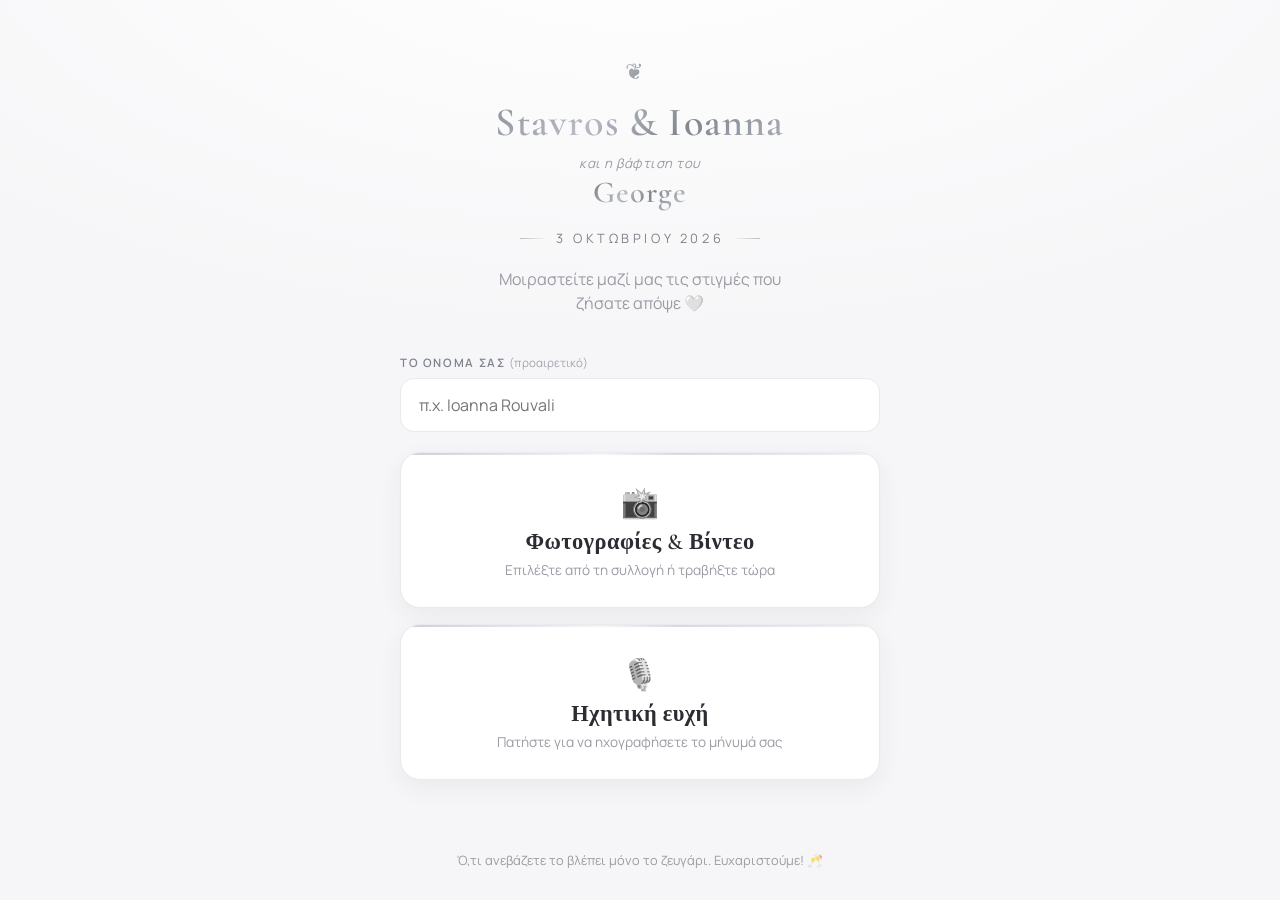
==== commit aa2a35fb: "Restore the guest uploader as the home page Serve the announcement from a separate unlisted path wit" ====
--- a/index.html
+++ b/index.html
@@ -3,293 +3,73 @@
 <head>
   <meta charset="UTF-8" />
   <meta name="viewport" content="width=device-width, initial-scale=1.0, viewport-fit=cover" />
-  <meta name="theme-color" content="#fbf7f5" />
-  <title>Ένα μικρό γράμμα από μια μικρή καρδούλα ❤️</title>
-  <meta name="description" content="Ετοιμαστείτε… γιατί η οικογένειά μας μεγαλώνει!" />
-  <meta property="og:title" content="Ένα μικρό γράμμα από μια μικρή καρδούλα ❤️" />
-  <meta property="og:description" content="Ετοιμαστείτε… γιατί η οικογένειά μας μεγαλώνει!" />
-  <meta property="og:type" content="website" />
+  <meta name="theme-color" content="#f6f6f8" />
+  <title>Οι αναμνήσεις μας</title>
+  <meta name="description" content="Μοιραστείτε φωτογραφίες, βίντεο και ηχητικές ευχές από τον γάμο μας!" />
   <link rel="preconnect" href="https://fonts.googleapis.com" />
   <link rel="preconnect" href="https://fonts.gstatic.com" crossorigin />
-  <link href="https://fonts.googleapis.com/css2?family=Cormorant+Garamond:ital,wght@0,400;0,500;0,600;1,400;1,500&family=Manrope:wght@400;500&display=swap" rel="stylesheet" />
-  <style>
-    :root {
-      --bg: #fbf7f5;
-      --paper: #ffffff;
-      --ink: #3a3438;
-      --muted: #9b9097;
-      --blush: #e7b8b8;
-      --blush-deep: #c98d92;
-      --silver: #b9bcc4;
-      --line: #f0e6e4;
-      --shadow: 0 24px 60px rgba(120, 80, 90, 0.10);
-      --metal-text: linear-gradient(135deg, #b9858b 0%, #e2b9bb 40%, #c1949a 60%, #edd0cf 100%);
-    }
-
-    * { box-sizing: border-box; }
-
-    html, body { margin: 0; }
-
-    body {
-      font-family: "Cormorant Garamond", Georgia, serif;
-      color: var(--ink);
-      background:
-        radial-gradient(90% 60% at 50% -5%, #ffffff 0%, rgba(255, 255, 255, 0) 70%),
-        radial-gradient(60% 50% at 100% 100%, #f7e4e2 0%, rgba(247, 228, 226, 0) 70%),
-        radial-gradient(60% 50% at 0% 80%, #f1eef4 0%, rgba(241, 238, 244, 0) 70%),
-        var(--bg);
-      background-attachment: fixed;
-      min-height: 100vh;
-      padding: 32px 16px calc(40px + env(safe-area-inset-bottom));
-      -webkit-font-smoothing: antialiased;
-      overflow-x: hidden;
-    }
-
-    .hearts {
-      position: fixed;
-      inset: 0;
-      pointer-events: none;
-      z-index: 0;
-      overflow: hidden;
-    }
-
-    .hearts span {
-      position: absolute;
-      bottom: -40px;
-      color: var(--blush);
-      opacity: 0;
-      animation: float linear infinite;
-    }
-
-    @keyframes float {
-      0%   { transform: translateY(0) translateX(0) scale(0.8); opacity: 0; }
-      10%  { opacity: 0.55; }
-      90%  { opacity: 0.35; }
-      100% { transform: translateY(-110vh) translateX(var(--drift, 20px)) scale(1.1); opacity: 0; }
-    }
-
-    .letter {
-      position: relative;
-      z-index: 1;
-      max-width: 560px;
-      margin: 0 auto;
-      background: var(--paper);
-      border-radius: 28px;
-      box-shadow: var(--shadow);
-      padding: 44px 30px 36px;
-      border: 1px solid var(--line);
-    }
-
-    .letter::before {
-      content: "";
-      position: absolute;
-      inset: 10px;
-      border-radius: 20px;
-      border: 1px solid var(--line);
-      pointer-events: none;
-    }
-
-    .seal {
-      width: 64px;
-      height: 64px;
-      margin: 0 auto 18px;
-      border-radius: 50%;
-      display: grid;
-      place-items: center;
-      font-size: 28px;
-      background: radial-gradient(circle at 35% 30%, #f6dcdc 0%, #e7b8b8 55%, #cf979b 100%);
-      box-shadow: 0 8px 22px rgba(201, 141, 146, 0.35), inset 0 -3px 6px rgba(0, 0, 0, 0.08);
-      animation: beat 2.4s ease-in-out infinite;
-    }
-
-    @keyframes beat {
-      0%, 100% { transform: scale(1); }
-      14% { transform: scale(1.08); }
-      28% { transform: scale(1); }
-      42% { transform: scale(1.06); }
-    }
-
-    h1 {
-      font-weight: 600;
-      font-size: clamp(1.9rem, 6.5vw, 2.5rem);
-      line-height: 1.15;
-      text-align: center;
-      margin: 0 0 6px;
-      letter-spacing: 0.01em;
-      background: var(--metal-text);
-      -webkit-background-clip: text;
-      background-clip: text;
-      color: transparent;
-    }
-
-    .divider {
-      display: flex;
-      align-items: center;
-      gap: 12px;
-      margin: 20px auto 26px;
-      max-width: 220px;
-      color: var(--blush-deep);
-      font-size: 14px;
-    }
-
-    .divider::before,
-    .divider::after {
-      content: "";
-      flex: 1;
-      height: 1px;
-      background: linear-gradient(90deg, rgba(201, 141, 146, 0), var(--blush-deep), rgba(201, 141, 146, 0));
-    }
-
-    .greeting {
-      font-style: italic;
-      font-weight: 500;
-      font-size: 1.45rem;
-      margin: 0 0 18px;
-    }
-
-    .letter p {
-      font-size: 1.22rem;
-      line-height: 1.7;
-      margin: 0 0 16px;
-    }
-
-    .letter p.secret {
-      font-style: italic;
-      font-size: 1.32rem;
-      color: var(--blush-deep);
-      text-align: center;
-      margin: 24px 0;
-    }
-
-    .letter p.big {
-      text-align: center;
-      font-weight: 600;
-      font-size: 1.5rem;
-      line-height: 1.4;
-      margin: 28px 0;
-      background: var(--metal-text);
-      -webkit-background-clip: text;
-      background-clip: text;
-      color: transparent;
-    }
-
-    .signature {
-      text-align: right;
-      margin-top: 30px;
-      font-size: 1.2rem;
-      line-height: 1.6;
-    }
-
-    .signature em {
-      display: block;
-      font-size: 1.32rem;
-      color: var(--blush-deep);
-    }
-
-    .reveal {
-      opacity: 0;
-      transform: translateY(14px);
-      transition: opacity 0.9s ease, transform 0.9s ease;
-    }
-
-    .reveal.shown {
-      opacity: 1;
-      transform: none;
-    }
-
-    footer {
-      position: relative;
-      z-index: 1;
-      text-align: center;
-      margin-top: 28px;
-      font-family: "Manrope", system-ui, sans-serif;
-      font-size: 0.82rem;
-    }
-
-    footer a {
-      color: var(--muted);
-      text-decoration: none;
-      border-bottom: 1px solid var(--line);
-      padding-bottom: 2px;
-    }
-
-    footer a:hover { color: var(--blush-deep); border-color: var(--blush); }
-
-    @media (min-width: 600px) {
-      .letter { padding: 56px 52px 44px; }
-    }
-
-    @media (prefers-reduced-motion: reduce) {
-      .hearts { display: none; }
-      .seal { animation: none; }
-      .reveal { opacity: 1; transform: none; transition: none; }
-    }
-  </style>
+  <link href="https://fonts.googleapis.com/css2?family=Cormorant+Garamond:ital,wght@0,400;0,600;1,400&family=Manrope:wght@400;500;700&display=swap" rel="stylesheet" />
+  <link rel="stylesheet" href="style.css" />
 </head>
 <body>
-  <div class="hearts" aria-hidden="true" id="hearts"></div>
+  <main class="card">
+    <header class="hero">
+      <div class="ornament">❦</div>
+      <h1 id="couple-names">Όνομα &amp; Όνομα</h1>
+      <div class="christening" id="christening" hidden>
+        <span class="christening-eyebrow">και η βάφτιση του</span>
+        <span class="child-name" id="child-name"></span>
+      </div>
+      <p class="date" id="wedding-date"></p>
+      <p class="tagline">Μοιραστείτε μαζί μας τις στιγμές που ζήσατε απόψε 🤍</p>
+    </header>
 
-  <main class="letter">
-    <div class="seal" aria-hidden="true">💌</div>
-    <h1>Ένα μικρό γράμμα από μια μικρή καρδούλα… ❤️</h1>
-    <div class="divider" aria-hidden="true">❤</div>
+    <section class="guest-info">
+      <label for="guest-name">Το όνομά σας <span class="optional">(προαιρετικό)</span></label>
+      <input type="text" id="guest-name" placeholder="π.χ. Ioanna Rouvali" autocomplete="name" maxlength="60" />
+    </section>
 
-    <p class="greeting reveal">Γεια σας αγαπημένοι μου…</p>
+    <section class="actions">
+      <label class="action-btn" for="file-input">
+        <span class="icon">📸</span>
+        <span class="label">Φωτογραφίες &amp; Βίντεο</span>
+        <span class="hint">Επιλέξτε από τη συλλογή ή τραβήξτε τώρα</span>
+      </label>
+      <input type="file" id="file-input" accept="image/*,video/*" multiple hidden />
 
-    <p class="reveal">Μπορεί να μην έχουμε γνωριστεί ακόμα από κοντά, μπορεί να μην έχετε ακούσει τη φωνούλα μου, ούτε να έχετε νιώσει τα μικρά μου χεράκια να σας αγκαλιάζουν…</p>
+      <button class="action-btn" id="record-btn" type="button">
+        <span class="icon">🎙️</span>
+        <span class="label" id="record-label">Ηχητική ευχή</span>
+        <span class="hint" id="record-hint">Πατήστε για να ηχογραφήσετε το μήνυμά σας</span>
+      </button>
+    </section>
 
-    <p class="secret reveal">Όμως θέλω να σας πω ένα μεγάλο μυστικό…</p>
+    <section class="recorder" id="recorder" hidden>
+      <div class="rec-indicator"><span class="rec-dot"></span> <span id="rec-timer">0:00</span></div>
+      <div class="rec-controls">
+        <button id="rec-stop" type="button" class="pill pill-primary">■ Ολοκλήρωση</button>
+        <button id="rec-cancel" type="button" class="pill">Ακύρωση</button>
+      </div>
+    </section>
 
-    <p class="reveal">Είμαι εδώ! Μεγαλώνω σιγά σιγά μέσα στην κοιλίτσα της μανούλας μου, εκεί που ακούω την καρδούλα της να χτυπά και νιώθω ήδη τόση αγάπη.</p>
+    <section class="preview" id="preview" hidden>
+      <audio id="preview-audio" controls></audio>
+      <div class="rec-controls">
+        <button id="preview-send" type="button" class="pill pill-primary">Αποστολή ευχής 💌</button>
+        <button id="preview-discard" type="button" class="pill">Διαγραφή</button>
+      </div>
+    </section>
 
-    <p class="reveal">Έρχομαι κοντά σας, για να κάνω την αγάπη σας ακόμα μεγαλύτερη, τις αγκαλιές σας ακόμα πιο ζεστές και την οικογένειά μας ακόμα πιο όμορφη.</p>
+    <section class="uploads" id="uploads"></section>
 
-    <p class="reveal">Δεν ξέρω ακόμα αν θα σας μοιάζω, αν θα έχω τα μάτια σας ή το χαμόγελό σας… Ξέρω όμως πως είμαι ήδη πολύ τυχερό που σας έχω.</p>
-
-    <p class="reveal">Κρατήστε μου μια αγκαλιά, ένα φιλάκι και μια θέση στην καρδιά σας…</p>
-
-    <p class="reveal">Γιατί σε λίγους μήνες θα είμαι εκεί, για να σας γνωρίσω από κοντά και να σας αγαπήσω όσο με αγαπάτε ήδη.</p>
-
-    <p class="big reveal">Ετοιμαστείτε… γιατί η οικογένειά μας μεγαλώνει!</p>
-
-    <div class="signature reveal">
-      Με όλη μου την αγάπη,
-      <em>το μικρό σας θαυματάκι που ανυπομονεί να σας συναντήσει. 👶❤️</em>
-    </div>
+    <footer>
+      <p>Ό,τι ανεβάζετε το βλέπει μόνο το ζευγάρι. Ευχαριστούμε! 🥂</p>
+    </footer>
   </main>
 
-  <footer>
-    <a href="memories.html">Οι αναμνήσεις από τον γάμο μας 🤍</a>
-  </footer>
+  <div class="toast" id="toast" hidden></div>
 
-  <script>
-    (function () {
-      var items = document.querySelectorAll(".reveal");
-      if ("IntersectionObserver" in window) {
-        var io = new IntersectionObserver(function (entries) {
-          entries.forEach(function (e) {
-            if (e.isIntersecting) { e.target.classList.add("shown"); io.unobserve(e.target); }
-          });
-        }, { threshold: 0.15 });
-        items.forEach(function (el) { io.observe(el); });
-      } else {
-        items.forEach(function (el) { el.classList.add("shown"); });
-      }
-
-      if (window.matchMedia && window.matchMedia("(prefers-reduced-motion: reduce)").matches) return;
-      var box = document.getElementById("hearts");
-      var glyphs = ["❤", "♡", "❤"];
-      for (var i = 0; i < 14; i++) {
-        var s = document.createElement("span");
-        s.textContent = glyphs[i % glyphs.length];
-        s.style.left = Math.round(Math.random() * 100) + "vw";
-        s.style.fontSize = (10 + Math.round(Math.random() * 14)) + "px";
-        s.style.animationDuration = (12 + Math.random() * 12).toFixed(1) + "s";
-        s.style.animationDelay = (-Math.random() * 20).toFixed(1) + "s";
-        s.style.setProperty("--drift", (Math.round(Math.random() * 80) - 40) + "px");
-        box.appendChild(s);
-      }
-    })();
-  </script>
+  <script src="config.js"></script>
+  <script src="app.js"></script>
 </body>
 </html>
--- a/style.css
+++ b/style.css
@@ -0,0 +1,345 @@
+:root {
+  --bg: #f6f6f8;
+  --card: #ffffff;
+  --ink: #2c2d33;
+  --muted: #9a9ba3;
+  --silver: #b9bcc4;
+  --silver-deep: #7e828c;
+  --line: #e9e9ee;
+  --danger: #b06b66;
+  --ok: #7d8a80;
+  --radius: 20px;
+  --shadow: 0 18px 50px rgba(44, 45, 51, 0.08);
+  --shadow-soft: 0 8px 24px rgba(44, 45, 51, 0.06);
+  /* Μεταλλική ασημί ανταύγεια για τίτλους & κουμπιά */
+  --metal-text: linear-gradient(135deg, #6f737c 0%, #b7bbc3 40%, #82868f 60%, #c9cdd4 100%);
+  --metal-fill: linear-gradient(135deg, #c7cad1 0%, #f2f3f5 42%, #d3d6dc 58%, #eef0f2 100%);
+}
+
+* { box-sizing: border-box; }
+
+body {
+  margin: 0;
+  font-family: "Manrope", system-ui, sans-serif;
+  background:
+    radial-gradient(120% 80% at 50% -10%, #ffffff 0%, var(--bg) 60%) fixed;
+  color: var(--ink);
+  min-height: 100vh;
+  display: flex;
+  justify-content: center;
+  padding: 28px 16px calc(28px + env(safe-area-inset-bottom));
+  -webkit-font-smoothing: antialiased;
+}
+
+.card {
+  width: 100%;
+  max-width: 480px;
+}
+
+.hero {
+  text-align: center;
+  padding: 28px 8px 8px;
+}
+
+.ornament {
+  font-size: 22px;
+  letter-spacing: 0.5em;
+  margin-bottom: 14px;
+  background: var(--metal-text);
+  -webkit-background-clip: text;
+  background-clip: text;
+  color: transparent;
+}
+
+h1 {
+  font-family: "Cormorant Garamond", serif;
+  font-weight: 600;
+  font-size: 2.5rem;
+  line-height: 1.1;
+  margin: 0 0 4px;
+  letter-spacing: 0.03em;
+  background: var(--metal-text);
+  -webkit-background-clip: text;
+  background-clip: text;
+  color: transparent;
+}
+
+.christening {
+  display: flex;
+  flex-direction: column;
+  align-items: center;
+  gap: 2px;
+  margin: 10px 0 2px;
+}
+
+.christening-eyebrow {
+  color: var(--muted);
+  font-size: 0.82rem;
+  font-style: italic;
+  letter-spacing: 0.04em;
+}
+
+.child-name {
+  font-family: "Cormorant Garamond", serif;
+  font-weight: 600;
+  font-size: 1.9rem;
+  letter-spacing: 0.03em;
+  background: var(--metal-text);
+  -webkit-background-clip: text;
+  background-clip: text;
+  color: transparent;
+}
+
+.date {
+  color: var(--silver-deep);
+  font-size: 0.8rem;
+  letter-spacing: 0.28em;
+  text-transform: uppercase;
+  margin: 16px 0;
+  position: relative;
+  display: inline-block;
+  padding: 0 18px;
+}
+
+.date::before,
+.date::after {
+  content: "";
+  position: absolute;
+  top: 50%;
+  width: 26px;
+  height: 1px;
+  background: linear-gradient(90deg, transparent, var(--silver));
+}
+.date::before { left: -18px; transform: scaleX(-1); }
+.date::after { right: -18px; }
+
+.tagline {
+  color: var(--muted);
+  font-size: 1rem;
+  line-height: 1.5;
+  margin: 4px auto 8px;
+  max-width: 32ch;
+}
+
+.guest-info {
+  margin: 24px 0 14px;
+}
+
+.guest-info label {
+  display: block;
+  font-size: 0.72rem;
+  font-weight: 600;
+  text-transform: uppercase;
+  letter-spacing: 0.14em;
+  margin-bottom: 8px;
+  color: var(--silver-deep);
+}
+
+.guest-info .optional { font-weight: 400; text-transform: none; letter-spacing: 0; opacity: 0.7; }
+
+.guest-info input {
+  width: 100%;
+  padding: 15px 18px;
+  font: inherit;
+  border: 1px solid var(--line);
+  border-radius: 14px;
+  background: var(--card);
+  outline: none;
+  transition: border-color 0.15s ease, box-shadow 0.15s ease;
+}
+
+.guest-info input:focus {
+  border-color: var(--silver);
+  box-shadow: 0 0 0 4px rgba(185, 188, 196, 0.16);
+}
+
+.actions {
+  display: grid;
+  gap: 16px;
+  margin: 20px 0;
+}
+
+.action-btn {
+  display: flex;
+  flex-direction: column;
+  align-items: center;
+  gap: 6px;
+  padding: 28px 16px;
+  background: var(--card);
+  border: 1px solid var(--line);
+  border-radius: var(--radius);
+  box-shadow: var(--shadow-soft);
+  cursor: pointer;
+  font: inherit;
+  color: inherit;
+  text-align: center;
+  position: relative;
+  overflow: hidden;
+  transition: transform 0.14s ease, box-shadow 0.14s ease, border-color 0.14s ease;
+  -webkit-tap-highlight-color: transparent;
+}
+
+.action-btn::before {
+  content: "";
+  position: absolute;
+  inset: 0 0 auto 0;
+  height: 2px;
+  background: var(--metal-fill);
+  opacity: 0.9;
+}
+
+.action-btn:hover { box-shadow: var(--shadow); border-color: #dfdfe6; }
+.action-btn:active { transform: scale(0.985); }
+
+.action-btn .icon {
+  font-size: 1.9rem;
+  filter: grayscale(1) opacity(0.85);
+}
+.action-btn .label {
+  font-family: "Cormorant Garamond", serif;
+  font-weight: 600;
+  font-size: 1.4rem;
+  letter-spacing: 0.02em;
+}
+.action-btn .hint { color: var(--muted); font-size: 0.85rem; }
+
+.recorder, .preview {
+  background: var(--card);
+  border: 1px solid var(--line);
+  border-radius: var(--radius);
+  box-shadow: var(--shadow-soft);
+  padding: 24px;
+  margin: 16px 0;
+  text-align: center;
+}
+
+.rec-indicator {
+  font-variant-numeric: tabular-nums;
+  font-size: 1.5rem;
+  font-weight: 700;
+  display: flex;
+  align-items: center;
+  justify-content: center;
+  gap: 10px;
+  margin-bottom: 18px;
+  letter-spacing: 0.04em;
+}
+
+.rec-dot {
+  width: 11px;
+  height: 11px;
+  border-radius: 50%;
+  background: var(--danger);
+  box-shadow: 0 0 0 0 rgba(176, 107, 102, 0.4);
+  animation: pulse 1.4s infinite;
+}
+
+@keyframes pulse {
+  0% { box-shadow: 0 0 0 0 rgba(176, 107, 102, 0.35); }
+  70% { box-shadow: 0 0 0 9px rgba(176, 107, 102, 0); }
+  100% { box-shadow: 0 0 0 0 rgba(176, 107, 102, 0); }
+}
+
+.rec-controls {
+  display: flex;
+  gap: 12px;
+  justify-content: center;
+  flex-wrap: wrap;
+}
+
+.pill {
+  font: inherit;
+  font-weight: 600;
+  font-size: 0.95rem;
+  padding: 13px 26px;
+  border-radius: 999px;
+  border: 1px solid var(--line);
+  background: var(--card);
+  color: var(--ink);
+  cursor: pointer;
+  transition: transform 0.12s ease, box-shadow 0.12s ease;
+  -webkit-tap-highlight-color: transparent;
+}
+
+.pill:active { transform: scale(0.97); }
+
+.pill-primary {
+  background: var(--metal-fill);
+  border: 1px solid #cfd2d8;
+  color: #2c2d33;
+  box-shadow: var(--shadow-soft);
+}
+
+.preview audio {
+  width: 100%;
+  margin-bottom: 16px;
+}
+
+.uploads { display: grid; gap: 12px; margin: 16px 0; }
+
+.upload-item {
+  background: var(--card);
+  border: 1px solid var(--line);
+  border-radius: 16px;
+  padding: 14px 18px;
+  font-size: 0.9rem;
+  box-shadow: var(--shadow-soft);
+}
+
+.upload-item .row {
+  display: flex;
+  justify-content: space-between;
+  align-items: center;
+  gap: 10px;
+}
+
+.upload-item .name {
+  overflow: hidden;
+  text-overflow: ellipsis;
+  white-space: nowrap;
+  font-weight: 500;
+}
+
+.upload-item .status { flex-shrink: 0; color: var(--muted); font-size: 0.85rem; }
+.upload-item.done .status { color: var(--ok); }
+.upload-item.error .status { color: var(--danger); }
+
+.progress {
+  height: 4px;
+  border-radius: 3px;
+  background: var(--line);
+  margin-top: 10px;
+  overflow: hidden;
+}
+
+.progress > div {
+  height: 100%;
+  width: 0%;
+  background: var(--metal-fill);
+  border-radius: 3px;
+  transition: width 0.2s ease;
+}
+
+footer {
+  text-align: center;
+  color: var(--muted);
+  font-size: 0.8rem;
+  padding: 22px 0 8px;
+  line-height: 1.5;
+}
+
+.toast {
+  position: fixed;
+  bottom: calc(28px + env(safe-area-inset-bottom));
+  left: 50%;
+  transform: translateX(-50%);
+  background: var(--ink);
+  color: #fff;
+  padding: 13px 22px;
+  border-radius: 999px;
+  font-size: 0.9rem;
+  box-shadow: var(--shadow);
+  max-width: 90vw;
+  text-align: center;
+  z-index: 10;
+}
